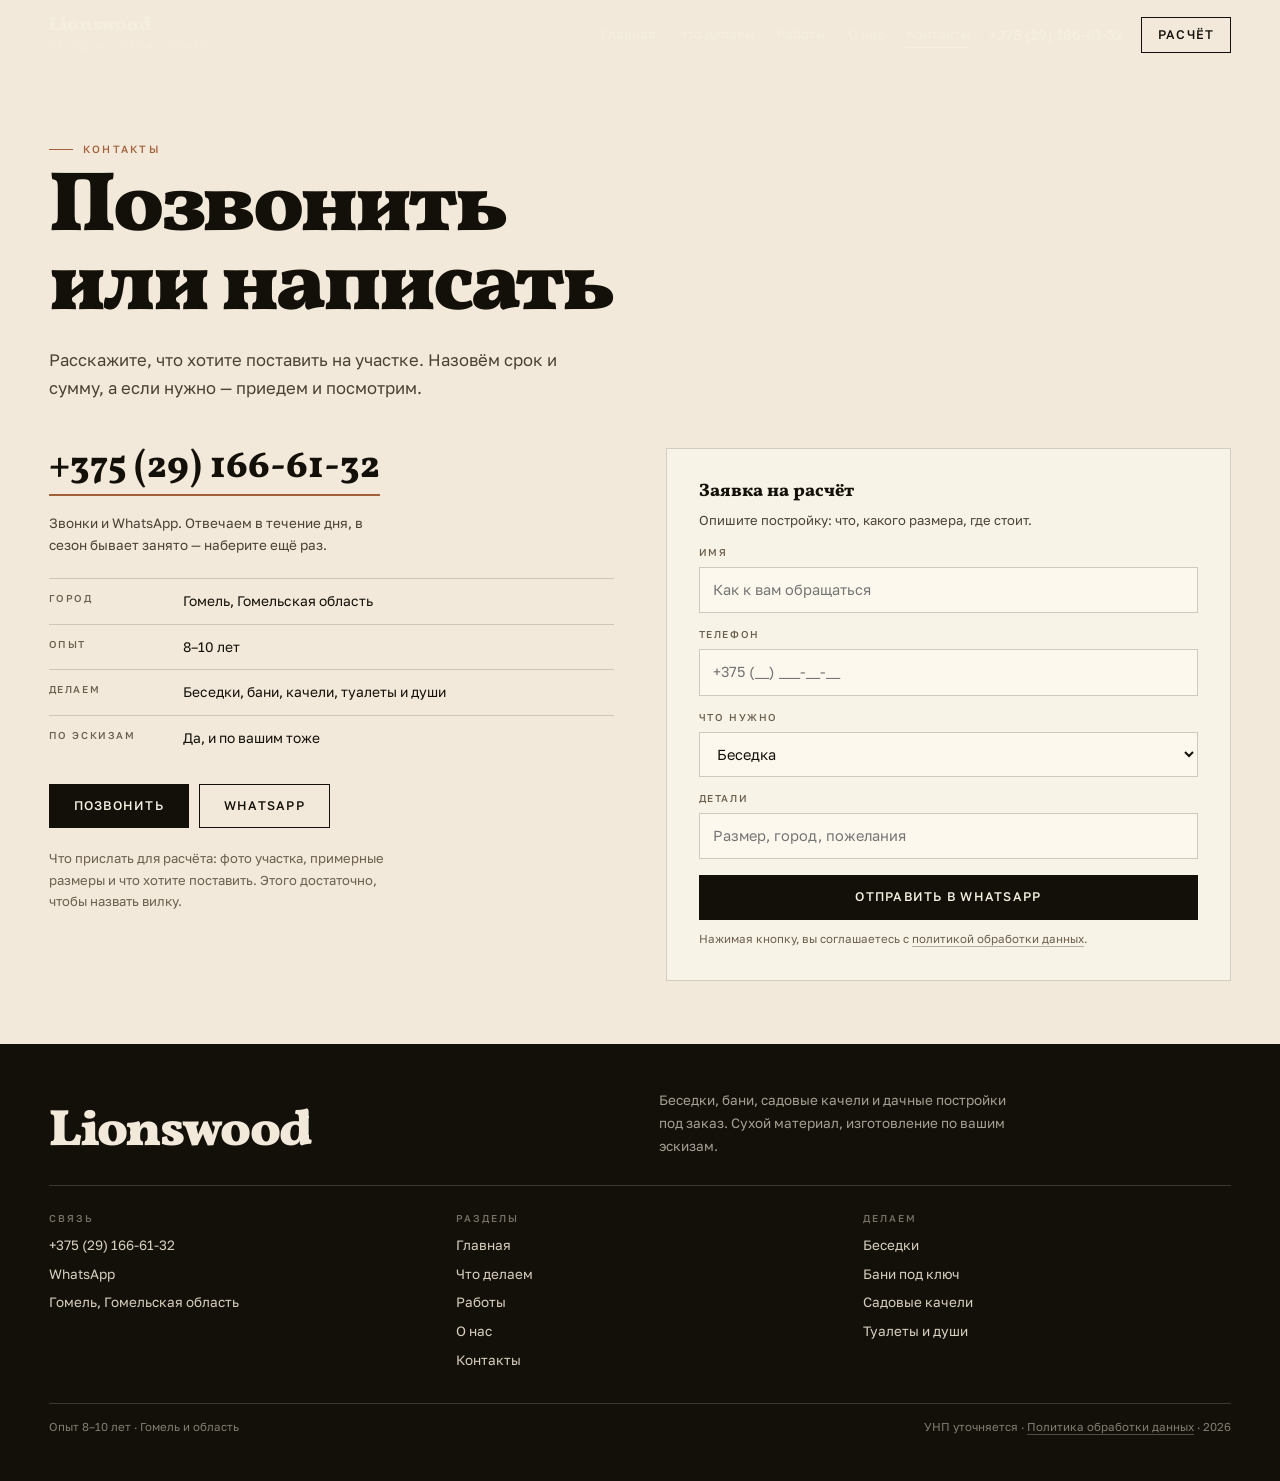
==== kontakty.html @ c6900e60 "Lionswood: беседки и бани в Гомеле, сценарная прокрутка" ====
<!DOCTYPE html>
<html lang="ru">
<head>
<meta charset="utf-8">
<meta name="viewport" content="width=device-width, initial-scale=1">
<title>Контакты — Lionswood, беседки под заказ | +375 (29) 166-61-32</title>
<meta name="description" content="Телефон и WhatsApp Lionswood, Гомель и Гомельская область. Заявка на расчёт беседки, бани или дачной постройки.">
<link rel="canonical" href="https://romjjjke.github.io/lionswood/kontakty.html">
<meta property="og:type" content="website">
<meta property="og:title" content="Контакты — Lionswood, беседки под заказ | +375 (29) 166-61-32">
<meta property="og:description" content="Телефон и WhatsApp Lionswood, Гомель и Гомельская область. Заявка на расчёт беседки, бани или дачной постройки.">
<meta property="og:image" content="https://romjjjke.github.io/lionswood/assets/img/hero.jpg">
<meta name="theme-color" content="#131009">
<link rel="icon" href="favicon.svg" type="image/svg+xml">
<style>[hidden]{display:none!important}
*{box-sizing:border-box}
html{-webkit-text-size-adjust:100%;scroll-behavior:smooth;overflow-x:hidden}
body{margin:0;background:#F2E9DA;color:#131009;font:400 16.5px/1.62 "Golos Text",Arial,sans-serif;overflow-x:hidden}
img{display:block;max-width:100%;height:auto}
a{color:inherit;text-decoration:none}
h1,h2,h3,p,ul,ol,figure,dl,dd,table,blockquote{margin:0}
ul,ol{padding:0;list-style:none}
button{font:inherit;color:inherit;cursor:pointer}
.wrap{padding-inline:clamp(16px,3.8vw,56px);max-width:1560px;margin:0 auto}
.hd{position:fixed;top:0;left:0;right:0;z-index:80;transition:background .35s ease,box-shadow .35s ease,backdrop-filter .35s}
.hd__in{display:flex;align-items:center;gap:18px;padding:16px clamp(16px,3.8vw,56px);transition:padding .35s ease}
.hd .logo,.hd .nav a,.hd .hd__tel{color:#F5EEDF}
.hd.is-stuck{background:rgba(242,233,218,.94);backdrop-filter:blur(14px);box-shadow:0 1px 0 rgba(19,16,9,.14)}
.hd.is-stuck .logo,.hd.is-stuck .nav a,.hd.is-stuck .hd__tel{color:#131009}
.hd.is-stuck .hd__in{padding-block:10px}
.logo{font:900 19px/1 "Vollkorn",Georgia,serif;letter-spacing:-.01em;margin-right:auto}
.logo i{display:block;font:400 9px/1.6 "Golos Text",sans-serif;letter-spacing:.22em;text-transform:uppercase;font-style:normal;opacity:.72;margin-top:5px}
.nav{display:flex;gap:clamp(12px,1.7vw,26px)}
.nav a{font:400 13.5px/1 "Golos Text",sans-serif;position:relative;padding:6px 0}
.nav a::after{content:"";position:absolute;left:0;right:100%;bottom:0;height:1px;background:currentColor;transition:right .3s}
.nav a:hover::after,.nav a[aria-current]::after{right:0}
.hd__tel{font:600 14px/1 "Golos Text",sans-serif;white-space:nowrap}
.burger{display:none;width:42px;height:42px;border:1px solid currentColor;background:transparent;color:inherit;align-items:center;justify-content:center;flex-direction:column;gap:5px;border-radius:0}
.burger span{display:block;width:18px;height:1.5px;background:currentColor}
.btn{display:inline-flex;align-items:center;justify-content:center;gap:9px;padding:15px 24px;border:1px solid #131009;background:#131009;color:#F7F1E4;font:500 12.5px/1 "Golos Text",sans-serif;letter-spacing:.1em;text-transform:uppercase;transition:background .25s,color .25s,border-color .25s}
.btn:hover{background:#A2603A;border-color:#A2603A;color:#fff}
.btn--ghost{background:transparent;color:inherit;border-color:currentColor}
.btn--ghost:hover{background:#F7F1E4;color:#131009;border-color:#F7F1E4}
.drawer{position:fixed;inset:0;z-index:200;background:rgba(14,11,7,.62);display:flex;justify-content:flex-end;backdrop-filter:blur(3px)}
.drawer__in{width:min(400px,90vw);height:100%;background:#F2E9DA;padding:22px;display:flex;flex-direction:column;gap:14px;overflow-y:auto}
.drawer__x{align-self:flex-end;width:40px;height:40px;border:1px solid rgba(19,16,9,.3);background:transparent;font:300 22px/1 "Golos Text",sans-serif}
.drawer__nav{display:grid;margin-top:8px}
.drawer__nav a{padding:14px 0;border-bottom:1px solid rgba(19,16,9,.16);font:800 22px/1.1 "Vollkorn",Georgia,serif}
.drawer__foot{margin-top:auto;font-size:12px;color:#5F5647}
.mobar{display:none}
body.is-locked{overflow:hidden}
@media (max-width:1020px){.nav{display:none}.hd__tel{display:none}.burger{display:flex}}
@media (max-width:760px){
  .mobar{display:grid;grid-template-columns:1fr 1fr;gap:8px;position:fixed;left:0;right:0;bottom:0;z-index:120;padding:8px;background:rgba(242,233,218,.97);border-top:1px solid rgba(19,16,9,.16)}
  .mobar .btn{padding:15px 8px;font-size:11.5px}
  body{padding-bottom:66px}
}
</style>
<link rel="preconnect" href="https://fonts.googleapis.com">
<link rel="preconnect" href="https://fonts.gstatic.com" crossorigin>
<link rel="stylesheet" href="https://fonts.googleapis.com/css2?family=Vollkorn:wght@600;700;800;900&family=Golos+Text:wght@400;500;600&display=swap">
<link rel="stylesheet" href="assets/css/style.v1.css">
<script type="application/ld+json">{"@context": "https://schema.org", "@type": "LocalBusiness", "name": "Lionswood — беседки и бани под заказ", "description": "Изготовление беседок, садовых качелей, бань, дачных туалетов и душевых под заказ по эскизам заказчика.", "url": "https://romjjjke.github.io/lionswood/", "telephone": "+375 (29) 166-61-32", "areaServed": "Гомель и Гомельская область", "address": {"@type": "PostalAddress", "addressLocality": "Гомель", "addressRegion": "Гомельская область", "addressCountry": "BY"}}</script>
</head>
<body class="inner">
<header class="hd" id="hd">
  <div class="hd__in">
    <a class="logo" href="index.html">Lionswood<i>беседки и бани · Гомель</i></a>
    <nav class="nav" aria-label="Разделы"><a href="index.html">Главная</a><a href="uslugi.html">Что делаем</a><a href="raboty.html">Работы</a><a href="o-kompanii.html">О нас</a><a href="kontakty.html" aria-current="page">Контакты</a></nav>
    <a class="hd__tel" href="tel:+375291666132">+375 (29) 166-61-32</a>
    <a class="btn btn--ghost" href="kontakty.html" style="padding:11px 16px">Расчёт</a>
    <button class="burger" id="burger" type="button" aria-expanded="false" aria-controls="drawer" aria-label="Открыть меню"><span></span><span></span><span></span></button>
  </div>
</header>
<section class="ph">
  <div class="wrap">
    <p class="kick">Контакты</p>
    <h1 class="ph__h">Позвонить<br>или написать</h1>
    <p class="ph__lead">Расскажите, что хотите поставить на участке. Назовём срок и сумму, а если нужно — приедем и посмотрим.</p>
  </div>
</section><section class="contact"><div class="wrap contact__grid">
  <div>
    <a class="contact__tel" href="tel:+375291666132">+375 (29) 166-61-32</a>
    <p class="contact__note">Звонки и WhatsApp. Отвечаем в течение дня, в сезон бывает занято — наберите ещё раз.</p>
    <dl class="defs">
      <div><dt>Город</dt><dd>Гомель, Гомельская область</dd></div>
      <div><dt>Опыт</dt><dd>8–10 лет</dd></div>
      <div><dt>Делаем</dt><dd>Беседки, бани, качели, туалеты и души</dd></div>
      <div><dt>По эскизам</dt><dd>Да, и по вашим тоже</dd></div>
    </dl>
    <div class="contact__act"><a class="btn" href="tel:+375291666132">Позвонить</a><a class="btn btn--ghost" href="https://wa.me/375291666132" style="border-color:#131009">WhatsApp</a></div>
    <p class="contact__what">Что прислать для расчёта: фото участка, примерные размеры и что хотите поставить. Этого достаточно, чтобы назвать вилку.</p>
  </div>
  <form class="form" id="lead-form" novalidate>
    <p class="form__t">Заявка на расчёт</p>
    <p class="form__n">Опишите постройку: что, какого размера, где стоит.</p>
    <div class="form__row"><label for="f-name">Имя</label><input id="f-name" type="text" autocomplete="name" placeholder="Как к вам обращаться"></div>
    <div class="form__row"><label for="f-phone">Телефон</label><input id="f-phone" type="tel" autocomplete="tel" placeholder="+375 (__) ___-__-__"></div>
    <div class="form__row"><label for="f-what">Что нужно</label><select id="f-what">
      <option>Беседка</option><option>Баня под ключ</option><option>Садовые качели</option>
      <option>Туалет или душ</option><option>По своему эскизу</option><option>Другое</option></select></div>
    <div class="form__row"><label for="f-note">Детали</label><input id="f-note" type="text" placeholder="Размер, город, пожелания"></div>
    <button class="btn form__btn" type="submit">Отправить в WhatsApp</button>
    <p class="form__fine">Нажимая кнопку, вы соглашаетесь с <a href="politika.html">политикой обработки данных</a>.</p>
    <div class="form__ok" id="form-ok"></div>
  </form>
</div></section><footer class="ft">
  <div class="wrap">
    <div class="ft__top">
      <p class="ft__brand">Lionswood</p>
      <p class="ft__lead">Беседки, бани, садовые качели и дачные постройки под заказ. Сухой материал, изготовление по вашим эскизам.</p>
    </div>
    <div class="ft__grid">
      <div>
        <p class="ft__lbl">Связь</p>
        <ul class="ft__list"><li><a href="tel:+375291666132">+375 (29) 166-61-32</a></li><li><a href="https://wa.me/375291666132">WhatsApp</a></li><li>Гомель, Гомельская область</li></ul>
      </div>
      <div>
        <p class="ft__lbl">Разделы</p>
        <ul class="ft__list"><li><a href="index.html">Главная</a></li><li><a href="uslugi.html">Что делаем</a></li><li><a href="raboty.html">Работы</a></li><li><a href="o-kompanii.html">О нас</a></li><li><a href="kontakty.html">Контакты</a></li></ul>
      </div>
      <div>
        <p class="ft__lbl">Делаем</p>
        <ul class="ft__list"><li>Беседки</li><li>Бани под ключ</li><li>Садовые качели</li><li>Туалеты и души</li></ul>
      </div>
    </div>
    <div class="ft__bot">
      <span>Опыт 8–10 лет · Гомель и область</span>
      <span>УНП уточняется · <a href="politika.html">Политика обработки данных</a> · <span id="year">2026</span></span>
    </div>
  </div>
</footer>
<div class="mobar">
  <a class="btn" href="tel:+375291666132">Позвонить</a>
  <a class="btn btn--ghost" href="https://wa.me/375291666132" style="border-color:#131009">WhatsApp</a>
</div>
<div class="drawer" id="drawer" hidden>
  <div class="drawer__in">
    <button class="drawer__x" id="drawer-x" type="button" aria-label="Закрыть меню">×</button>
    <nav class="drawer__nav" aria-label="Мобильное меню"><a href="index.html">Главная</a><a href="uslugi.html">Что делаем</a><a href="raboty.html">Работы</a><a href="o-kompanii.html">О нас</a><a href="kontakty.html">Контакты</a><a href="politika.html">Политика</a></nav>
    <a class="btn" href="tel:+375291666132">+375 (29) 166-61-32</a>
    <a class="btn btn--ghost" href="https://wa.me/375291666132" style="border-color:#131009">WhatsApp</a>
    <p class="drawer__foot">Гомель и Гомельская область<br>Беседки, бани, качели, дачные постройки</p>
  </div>
</div>
<script src="assets/js/main.v1.js" defer></script></body></html>
---- assets/css/style.v1.css ----
/* Lionswood: тёплое дерево, крупная антиква, сценарная прокрутка */
:root{
  --ink:#131009; --ink2:#1B150E; --paper:#F2E9DA; --paper2:#E7DBC6;
  --cedar:#A2603A; --gold:#C79A5B; --moss:#3F4A38; --body:#4A4235;
  --line:rgba(19,16,9,.16); --cream:#F7F1E4;
}
.wrap{padding-inline:clamp(16px,3.8vw,56px);max-width:1560px;margin:0 auto}
.kick{display:flex;align-items:center;gap:10px;font:500 10.5px/1 "Golos Text",sans-serif;letter-spacing:.22em;text-transform:uppercase;color:var(--cedar)}
.kick::before{content:"";width:24px;height:1px;background:currentColor}
.kick--inv{color:var(--gold)}
.h2{font:800 clamp(1.7rem,3.4vw,3.1rem)/1.03 "Vollkorn",Georgia,serif;letter-spacing:-.015em}
.h2--inv{color:var(--paper)}
.link{display:inline-flex;align-items:center;gap:8px;font:500 12px/1 "Golos Text",sans-serif;letter-spacing:.1em;text-transform:uppercase;padding-bottom:5px;border-bottom:1px solid var(--cedar)}
.link i{font-style:normal;transition:transform .3s}
.link:hover i{transform:translateX(4px)}
.rv{opacity:0;transform:translateY(26px);transition:opacity .85s cubic-bezier(.2,.7,.2,1),transform .85s cubic-bezier(.2,.7,.2,1);transition-delay:var(--d,0s)}
.rv.is-in{opacity:1;transform:none}

/* ---------- герой ---------- */
.hero{position:relative;min-height:100svh;overflow:hidden;background:#0D0A06;display:flex;align-items:flex-end}
.hero__bg{position:absolute;left:0;right:0;top:-12%;height:124%;will-change:transform}
.hero__bg img{width:100%;height:100%;object-fit:cover;object-position:55% 55%}
.hero__veil{position:absolute;inset:0;background:radial-gradient(120% 90% at 70% 10%,rgba(9,7,4,.18) 0%,rgba(9,7,4,.62) 55%,rgba(9,7,4,.9) 100%),linear-gradient(to top,rgba(9,7,4,.92) 0%,rgba(9,7,4,.25) 45%,rgba(9,7,4,.35) 100%)}
.hero__in{position:relative;width:100%;padding-block:clamp(90px,12vh,140px) clamp(28px,5vh,56px);color:var(--cream)}
.hero__kick{display:flex;flex-wrap:wrap;gap:10px 26px;font:500 10.5px/1 "Golos Text",sans-serif;letter-spacing:.2em;text-transform:uppercase;color:rgba(247,241,228,.7)}
.hero__kick span{position:relative;padding-left:16px}
.hero__kick span::before{content:"";position:absolute;left:0;top:.45em;width:7px;height:1px;background:var(--gold)}
.hero__h1{margin-top:clamp(16px,2.6vh,28px);font:900 clamp(2.9rem,8.4vw,7.4rem)/.92 "Vollkorn",Georgia,serif;letter-spacing:-.035em}
.hero__h1 .ln{display:block;overflow:hidden;padding-bottom:.06em}
.hero__h1 .ln>span{display:block;transform:translateY(112%);animation:heroLine 1.05s cubic-bezier(.16,1,.3,1) forwards}
.hero__h1 .ln:nth-child(2)>span{animation-delay:.12s}
.hero__h1 .ln:nth-child(3)>span{animation-delay:.24s}
.hero__h1 em{font-style:italic;color:var(--gold)}
@keyframes heroLine{to{transform:translateY(0)}}
.hero__lead{margin-top:clamp(18px,2.6vh,30px);max-width:46ch;font-size:clamp(14.5px,1.25vw,17px);line-height:1.6;color:rgba(247,241,228,.82);opacity:0;animation:heroUp 1s cubic-bezier(.16,1,.3,1) .45s forwards}
.hero__cta{display:flex;flex-wrap:wrap;gap:12px;margin-top:clamp(20px,3vh,34px);opacity:0;animation:heroUp 1s cubic-bezier(.16,1,.3,1) .58s forwards}
.hero__cta .btn{background:var(--paper);color:var(--ink);border-color:var(--paper)}
.hero__cta .btn:hover{background:var(--gold);border-color:var(--gold);color:var(--ink)}
.hero__cta .btn--ghost{background:transparent;color:var(--cream);border-color:rgba(247,241,228,.5)}
.hero__cta .btn--ghost:hover{background:var(--cream);color:var(--ink)}
@keyframes heroUp{from{opacity:0;transform:translateY(18px)}to{opacity:1;transform:none}}
.hero__cue{position:absolute;right:clamp(16px,3.8vw,56px);bottom:clamp(28px,5vh,56px);display:flex;align-items:center;gap:10px;font:500 10px/1 "Golos Text",sans-serif;letter-spacing:.2em;text-transform:uppercase;color:rgba(247,241,228,.6)}
.hero__cue i{display:block;width:1px;height:38px;background:linear-gradient(to bottom,transparent,var(--gold));animation:cue 2.2s ease-in-out infinite}
@keyframes cue{0%,100%{transform:scaleY(.4);opacity:.5}50%{transform:scaleY(1);opacity:1}}

/* ---------- бегущая строка ---------- */
.mq{background:var(--cedar);color:var(--paper);overflow:hidden;padding:13px 0}
.mq__row{display:flex;gap:0;width:max-content;animation:mq 26s linear infinite}
.mq__row span{display:inline-flex;align-items:center;gap:26px;padding-right:26px;font:500 12px/1 "Golos Text",sans-serif;letter-spacing:.22em;text-transform:uppercase;white-space:nowrap}
.mq__row i{font-style:normal;opacity:.6}
@keyframes mq{to{transform:translateX(-50%)}}
@media (prefers-reduced-motion:reduce){.mq__row{animation:none}}

/* ---------- манифест ---------- */
.mani{padding-block:clamp(56px,10vh,140px)}
.mani__t{font:700 clamp(1.55rem,3.6vw,3.2rem)/1.22 "Vollkorn",Georgia,serif;letter-spacing:-.02em;max-width:26ch}
.mani__t em{font-style:italic;color:var(--cedar)}
.mani__cols{display:grid;grid-template-columns:repeat(2,minmax(0,1fr));gap:clamp(18px,4vw,72px);margin-top:clamp(28px,5vh,64px);max-width:1100px}
.mani__cols p{font-size:clamp(14.5px,1.15vw,16.5px);line-height:1.72;color:var(--body)}
.mani__cols p:first-child{margin-left:auto}

/* ---------- горизонтальная витрина ---------- */
.rail{position:relative;background:var(--ink);color:var(--paper)}
.rail__stick{position:sticky;top:0;height:100vh;display:flex;flex-direction:column;justify-content:center;gap:clamp(12px,2.4vh,26px);overflow:hidden}
.rail__top{display:flex;justify-content:space-between;align-items:baseline;padding-block:clamp(10px,2vh,22px) 0}
.rail__top .kick{color:var(--gold)}
.rail__hint{font:400 11px/1 "Golos Text",sans-serif;letter-spacing:.16em;text-transform:uppercase;color:rgba(242,233,218,.45)}
.rail__hint i{font-style:normal;color:var(--gold)}
.rail__vp{overflow:hidden}
.rail__track{display:flex;gap:clamp(14px,2vw,32px);padding-inline:clamp(16px,3.8vw,56px);will-change:transform}
.pnl{flex:0 0 min(78vw,940px);display:grid;grid-template-columns:1.06fr .94fr;align-items:stretch;background:var(--ink2);border:1px solid rgba(242,233,218,.14)}
.pnl__pic{overflow:hidden}
.pnl__pic img{width:100%;height:clamp(240px,48vh,480px);object-fit:cover;transition:transform 1.2s cubic-bezier(.16,1,.3,1)}
.pnl:hover .pnl__pic img{transform:scale(1.05)}
.pnl__txt{padding:clamp(18px,2.4vw,38px);display:flex;flex-direction:column;gap:12px;justify-content:center}
.pnl__n{font:800 13px/1 "Vollkorn",Georgia,serif;color:var(--gold);letter-spacing:.1em}
.pnl__h{font:800 clamp(1.5rem,2.6vw,2.5rem)/1.03 "Vollkorn",Georgia,serif;letter-spacing:-.02em}
.pnl__d{font-size:14px;line-height:1.65;color:rgba(242,233,218,.74);max-width:34ch}
.pnl__s{font:500 11px/1 "Golos Text",sans-serif;letter-spacing:.14em;text-transform:uppercase;color:rgba(242,233,218,.45)}
.pnl__l{margin-top:6px;display:inline-flex;align-items:center;gap:8px;font:500 12px/1 "Golos Text",sans-serif;letter-spacing:.1em;text-transform:uppercase;color:var(--paper);padding-bottom:5px;border-bottom:1px solid rgba(242,233,218,.3)}
.pnl__l i{font-style:normal;color:var(--gold);transition:transform .3s}
.pnl__l:hover i{transform:translateX(4px)}
.rail__bar{margin:0 clamp(16px,3.8vw,56px) clamp(12px,2.4vh,26px);height:1px;background:rgba(242,233,218,.16)}
.rail__bar span{display:block;height:1px;width:0;background:var(--gold)}

/* ---------- конструктор ---------- */
.kst{padding-block:clamp(56px,9vh,120px);background:var(--paper2)}
.kst__head{max-width:32ch}
.kst__lead{margin-top:16px;font-size:15px;line-height:1.7;color:var(--body);max-width:46ch}
.kst__body{display:grid;grid-template-columns:1.05fr .95fr;gap:clamp(20px,3.4vw,52px);margin-top:clamp(26px,4vh,48px);align-items:start}
.kst__draw{position:sticky;top:90px}
.plan{width:100%;height:auto;display:block;background:#F8F3E7;border:1px solid var(--line)}
.kst__cap{margin-top:10px;font:400 11.5px/1.5 "Golos Text",sans-serif;letter-spacing:.06em;text-transform:uppercase;color:#6B5F4D}
.kg{border:0;padding:0;margin:0 0 18px}
.kg legend{padding:0;font:500 10.5px/1 "Golos Text",sans-serif;letter-spacing:.18em;text-transform:uppercase;color:#6B5F4D;margin-bottom:9px}
.kg__opts{display:flex;flex-wrap:wrap;gap:7px}
.opt{padding:10px 14px;border:1px solid rgba(19,16,9,.24);background:transparent;font:400 13px/1 "Golos Text",sans-serif;transition:background .2s,color .2s,border-color .2s}
.opt:hover{border-color:var(--cedar);color:var(--cedar)}
.opt.is-on{background:var(--ink);border-color:var(--ink);color:var(--paper)}
.opt:focus-visible{outline:2px solid var(--cedar);outline-offset:2px}
.kst__out{margin-top:22px;padding-top:20px;border-top:1px solid var(--line);display:grid;gap:14px}
.kst__sum{font:600 clamp(1rem,1.5vw,1.25rem)/1.4 "Vollkorn",Georgia,serif}
.kst__out .btn{justify-self:start}
.kst__tel{font:600 13px/1 "Golos Text",sans-serif;border-bottom:1px solid var(--cedar);justify-self:start;padding-bottom:3px}

/* ---------- материал ---------- */
.mat{padding-block:clamp(56px,9vh,130px)}
.mat__grid{display:grid;grid-template-columns:1.02fr .98fr;gap:clamp(22px,4vw,72px);align-items:center}
.mat__fig{overflow:hidden}
.mat__fig img{width:100%;aspect-ratio:4/3.35;object-fit:cover;will-change:transform}
.mat__facts{margin-top:clamp(18px,3vh,30px);display:grid;gap:clamp(14px,2vh,20px)}
.mat__facts li{display:grid;gap:5px;padding-top:14px;border-top:1px solid var(--line)}
.mat__facts b{font:700 clamp(1rem,1.2vw,1.15rem)/1.3 "Vollkorn",Georgia,serif}
.mat__facts span{font-size:14px;line-height:1.66;color:var(--body);max-width:52ch}
.mat__note{margin-top:22px;font:600 13.5px/1.6 "Golos Text",sans-serif;color:var(--cedar);max-width:46ch}

/* ---------- процесс ---------- */
.proc{background:var(--ink);color:var(--paper);padding-block:clamp(56px,9vh,120px)}
.proc__head{display:grid;gap:12px;margin-bottom:clamp(26px,4vh,52px)}
.proc__list{display:grid;grid-template-columns:repeat(4,minmax(0,1fr));gap:clamp(14px,2.4vw,36px)}
.stp{display:grid;gap:9px;border-top:1px solid rgba(242,233,218,.22);padding-top:16px}
.stp__n{font:800 12px/1 "Vollkorn",Georgia,serif;color:var(--gold);letter-spacing:.08em}
.stp__t{font:700 clamp(1.05rem,1.5vw,1.35rem)/1.2 "Vollkorn",Georgia,serif}
.stp__d{font-size:13px;line-height:1.62;color:rgba(242,233,218,.66)}

/* ---------- работы ---------- */
.works{padding-block:clamp(56px,9vh,130px)}
.works__head{display:grid;gap:12px;max-width:44ch;margin-bottom:clamp(24px,4vh,48px)}
.works__grid{display:grid;grid-template-columns:repeat(12,1fr);gap:clamp(10px,1.6vw,24px)}
.wk{margin:0;overflow:hidden}
.wk--a{grid-column:span 7}
.wk--b{grid-column:span 5}
.wk--c{grid-column:span 5}
.wk--d{grid-column:span 7}
.wk img{width:100%;height:100%;object-fit:cover;aspect-ratio:4/3;will-change:transform;transition:transform 1s cubic-bezier(.16,1,.3,1)}
.wk--a img,.wk--d img{aspect-ratio:16/11}
.wk figcaption{padding-top:10px;display:grid;gap:2px}
.wk b{font:700 14px/1.3 "Vollkorn",Georgia,serif}
.wk span{font-size:12.5px;color:var(--body)}

/* ---------- FAQ ---------- */
.faq{padding-block:clamp(50px,8vh,110px);background:var(--paper2)}
.faq__grid{display:grid;grid-template-columns:.85fr 1.15fr;gap:clamp(20px,4vw,64px);align-items:start}
.faq__note{margin-top:14px;font-size:14px;line-height:1.65;color:var(--body);max-width:34ch}
.faq__side .btn{margin-top:20px}
.qa{border-bottom:1px solid var(--line)}
.qa summary{cursor:pointer;list-style:none;padding:17px 0;font:600 15.5px/1.4 "Golos Text",sans-serif;display:flex;justify-content:space-between;gap:16px}
.qa summary::-webkit-details-marker{display:none}
.qa summary::after{content:"+";color:var(--cedar);font-weight:400;font-size:20px;line-height:1}
.qa[open] summary::after{content:"–"}
.qa p{padding-bottom:16px;font-size:14px;line-height:1.7;color:var(--body);max-width:62ch}

/* ---------- финальный блок ---------- */
.end{background:var(--ink);color:var(--paper);padding-block:clamp(48px,8vh,108px)}
.end__in{display:grid;grid-template-columns:1.35fr .65fr;gap:clamp(20px,3vw,50px);align-items:end}
.end__h{font:800 clamp(1.6rem,3.6vw,3.2rem)/1.05 "Vollkorn",Georgia,serif;letter-spacing:-.02em;margin-top:12px}
.end__p{margin-top:14px;font-size:14.5px;line-height:1.7;color:rgba(242,233,218,.7);max-width:48ch}
.end__cta{display:flex;flex-direction:column;gap:10px;align-items:stretch}
.end__cta .btn{width:100%}

/* ---------- внутренние ---------- */
.ph{padding-block:clamp(108px,16vh,190px) clamp(30px,5vh,64px)}
.ph__h{margin-top:14px;font:900 clamp(2.2rem,6.6vw,5.4rem)/.94 "Vollkorn",Georgia,serif;letter-spacing:-.035em}
.ph__lead{margin-top:20px;max-width:56ch;font-size:clamp(14.5px,1.3vw,17px);line-height:1.66;color:var(--body)}
.cats{padding-bottom:clamp(40px,7vh,90px)}
.cat{display:grid;grid-template-columns:1fr 1fr;gap:clamp(20px,4vw,64px);align-items:center;padding-block:clamp(30px,5vh,64px);border-top:1px solid var(--line)}
.cat:first-child{border-top:0;padding-top:0}
.cat--rev .cat__fig{order:2}
.cat__fig img{width:100%;aspect-ratio:4/3;object-fit:cover}
.cat__n{font:800 12px/1 "Vollkorn",Georgia,serif;color:var(--cedar);letter-spacing:.1em}
.cat__h{margin-top:8px;font:800 clamp(1.5rem,3vw,2.5rem)/1.05 "Vollkorn",Georgia,serif;letter-spacing:-.02em}
.cat__d{margin-top:12px;font-size:14.5px;line-height:1.7;color:var(--body)}
.cat__note{margin-top:14px;font-size:13px;line-height:1.6;color:#6B5F4D}
.cat__body .btn{margin-top:18px}
.ul{margin-top:14px;display:grid;gap:8px}
.ul li{position:relative;padding-left:20px;font-size:14px;color:var(--body)}
.ul li::before{content:"";position:absolute;left:0;top:.62em;width:10px;height:1px;background:var(--cedar)}
.galwrap{padding-block:0 clamp(40px,7vh,90px)}
.gal2{display:grid;grid-template-columns:repeat(3,1fr);gap:clamp(10px,1.6vw,24px)}
.gi{margin:0;overflow:hidden}
.gi img{width:100%;aspect-ratio:4/3;object-fit:cover;will-change:transform}
.gi figcaption{padding-top:9px;display:grid;gap:2px}
.gi b{font:700 14px/1.3 "Vollkorn",Georgia,serif}
.gi span{font-size:12.5px;color:var(--body)}
.about{padding-block:0 clamp(30px,6vh,70px)}
.about__grid{display:grid;grid-template-columns:1fr 1fr;gap:clamp(22px,4vw,70px);align-items:center}
.about__fig img{width:100%;aspect-ratio:4/3.4;object-fit:cover}
.about__p{font-size:14.5px;line-height:1.72;color:var(--body);margin-bottom:14px}
.nums{display:grid;grid-template-columns:repeat(4,minmax(0,1fr));gap:clamp(14px,2.4vw,36px);margin-top:clamp(30px,5vh,60px);border-top:1px solid var(--line);padding-top:clamp(18px,3vh,30px)}
.nm b{display:block;font:800 clamp(1.5rem,3vw,2.4rem)/1 "Vollkorn",Georgia,serif;color:var(--cedar)}
.nm span{display:block;margin-top:8px;font-size:12.5px;line-height:1.5;color:var(--body)}
.prin{padding-block:clamp(40px,7vh,90px)}
.prin__list{margin-top:clamp(20px,3vh,34px);display:grid;grid-template-columns:repeat(2,minmax(0,1fr));gap:clamp(16px,2.6vw,40px)}
.prin__list li{display:grid;gap:6px;border-top:1px solid var(--line);padding-top:14px}
.prin__list b{font:700 1.05rem/1.3 "Vollkorn",Georgia,serif}
.prin__list span{font-size:13.5px;line-height:1.66;color:var(--body)}
.contact{padding-block:0 clamp(40px,7vh,90px)}
.contact__grid{display:grid;grid-template-columns:1fr 1fr;gap:clamp(24px,4vw,68px);align-items:start}
.contact__tel{display:inline-block;font:800 clamp(1.5rem,3.2vw,2.4rem)/1 "Vollkorn",Georgia,serif;border-bottom:2px solid var(--cedar);padding-bottom:8px}
.contact__note{margin-top:16px;font-size:13.5px;line-height:1.65;color:var(--body);max-width:40ch}
.defs{margin-top:22px}
.defs div{display:grid;grid-template-columns:120px 1fr;gap:14px;padding:11px 0;border-top:1px solid var(--line)}
.defs dt{font:500 10px/1.7 "Golos Text",sans-serif;letter-spacing:.16em;text-transform:uppercase;color:#6B5F4D}
.defs dd{font-size:13.8px}
.contact__act{display:flex;gap:10px;flex-wrap:wrap;margin-top:24px}
.contact__what{margin-top:20px;font-size:13px;line-height:1.65;color:#6B5F4D;max-width:42ch}
.form{border:1px solid var(--line);background:#F8F3E7;padding:clamp(18px,2.6vw,32px)}
.form__t{font:800 18px/1.2 "Vollkorn",Georgia,serif}
.form__n{margin-top:8px;font-size:13px;color:var(--body)}
.form__row{margin-top:13px;display:grid;gap:6px}
.form label{font:500 10px/1.7 "Golos Text",sans-serif;letter-spacing:.16em;text-transform:uppercase;color:#6B5F4D}
.form input,.form select{width:100%;padding:12px 13px;border:1px solid rgba(19,16,9,.2);background:#FCF8EE;font:400 14.5px/1.4 "Golos Text",sans-serif;color:var(--ink);border-radius:0}
.form input:focus,.form select:focus{outline:2px solid var(--cedar);outline-offset:1px;border-color:var(--cedar)}
.form__btn{width:100%;margin-top:16px}
.form__fine{margin-top:10px;font-size:11.5px;line-height:1.6;color:#6B5F4D}
.form__fine a{border-bottom:1px solid rgba(19,16,9,.3)}
.form__ok{display:none;margin-top:12px;padding:12px;border:1px dashed var(--cedar);font-size:13px;line-height:1.5}
.form__ok.is-on{display:block}
.txt{padding-block:0 clamp(40px,7vh,90px);max-width:74ch}
.txt h2{font:800 19px/1.3 "Vollkorn",Georgia,serif;margin-top:26px}
.txt p{margin-top:10px;font-size:14.5px;line-height:1.75;color:var(--body)}
.txt .fine{margin-top:26px;font-size:12.5px;color:#6B5F4D}

/* ---------- подвал ---------- */
.ft{background:var(--ink);color:var(--paper);padding-block:clamp(36px,5vh,70px)}
.ft__top{display:grid;grid-template-columns:1fr 1fr;gap:clamp(16px,3vw,50px);align-items:end;padding-bottom:clamp(20px,3vh,34px);border-bottom:1px solid rgba(242,233,218,.18)}
.ft__brand{font:900 clamp(1.8rem,4vw,3.2rem)/1 "Vollkorn",Georgia,serif;letter-spacing:-.03em}
.ft__lead{font-size:13.5px;line-height:1.7;color:rgba(242,233,218,.66);max-width:44ch}
.ft__grid{display:grid;grid-template-columns:repeat(3,minmax(0,1fr));gap:clamp(16px,3vw,46px);padding-top:clamp(20px,3vh,34px)}
.ft__lbl{font:500 10px/1 "Golos Text",sans-serif;letter-spacing:.2em;text-transform:uppercase;color:rgba(242,233,218,.45)}
.ft__list{margin-top:12px;display:grid;gap:7px;font-size:13.5px;color:rgba(242,233,218,.88)}
.ft__list a:hover{color:var(--gold)}
.ft__bot{margin-top:clamp(24px,3.4vh,40px);padding-top:14px;border-top:1px solid rgba(242,233,218,.18);display:flex;justify-content:space-between;gap:14px;flex-wrap:wrap;font-size:11.5px;color:rgba(242,233,218,.5)}
.ft__bot a{border-bottom:1px solid rgba(242,233,218,.28)}

@media (max-width:1080px){
  .kst__body,.mat__grid,.about__grid,.contact__grid,.faq__grid,.cat,.mani__cols,.ft__top{grid-template-columns:1fr}
  .kst__draw{position:static}
  .proc__list{grid-template-columns:repeat(2,1fr)}
  .nums{grid-template-columns:repeat(2,1fr)}
  .end__in{grid-template-columns:1fr}
  .end__cta{flex-direction:row;flex-wrap:wrap}
  .end__cta .btn{width:auto}
  .cat--rev .cat__fig{order:0}
  .gal2{grid-template-columns:repeat(2,1fr)}
}
@media (max-width:900px){
  .rail{height:auto!important}
  .rail__stick{position:static;height:auto;padding-block:clamp(36px,6vh,60px)}
  .rail__vp{overflow:visible}
  .rail__track{display:grid;gap:14px;transform:none!important;padding-inline:clamp(16px,3.8vw,56px)}
  .pnl{flex:none;grid-template-columns:1fr}
  .pnl__pic img{height:clamp(200px,34vh,320px)}
  .rail__bar{display:none}
  .works__grid{grid-template-columns:1fr 1fr}
  .wk--a,.wk--b,.wk--c,.wk--d{grid-column:span 1}
  .wk img,.wk--a img,.wk--d img{aspect-ratio:4/3}
  .hero__cue{display:none}
  .hero{min-height:92svh}
}
@media (max-width:620px){
  .works__grid,.gal2,.prin__list,.nums,.proc__list{grid-template-columns:1fr}
  .ft__grid{grid-template-columns:1fr}
  .mani__cols p:first-child{margin-left:0}
  .hero__h1{letter-spacing:-.04em}
}
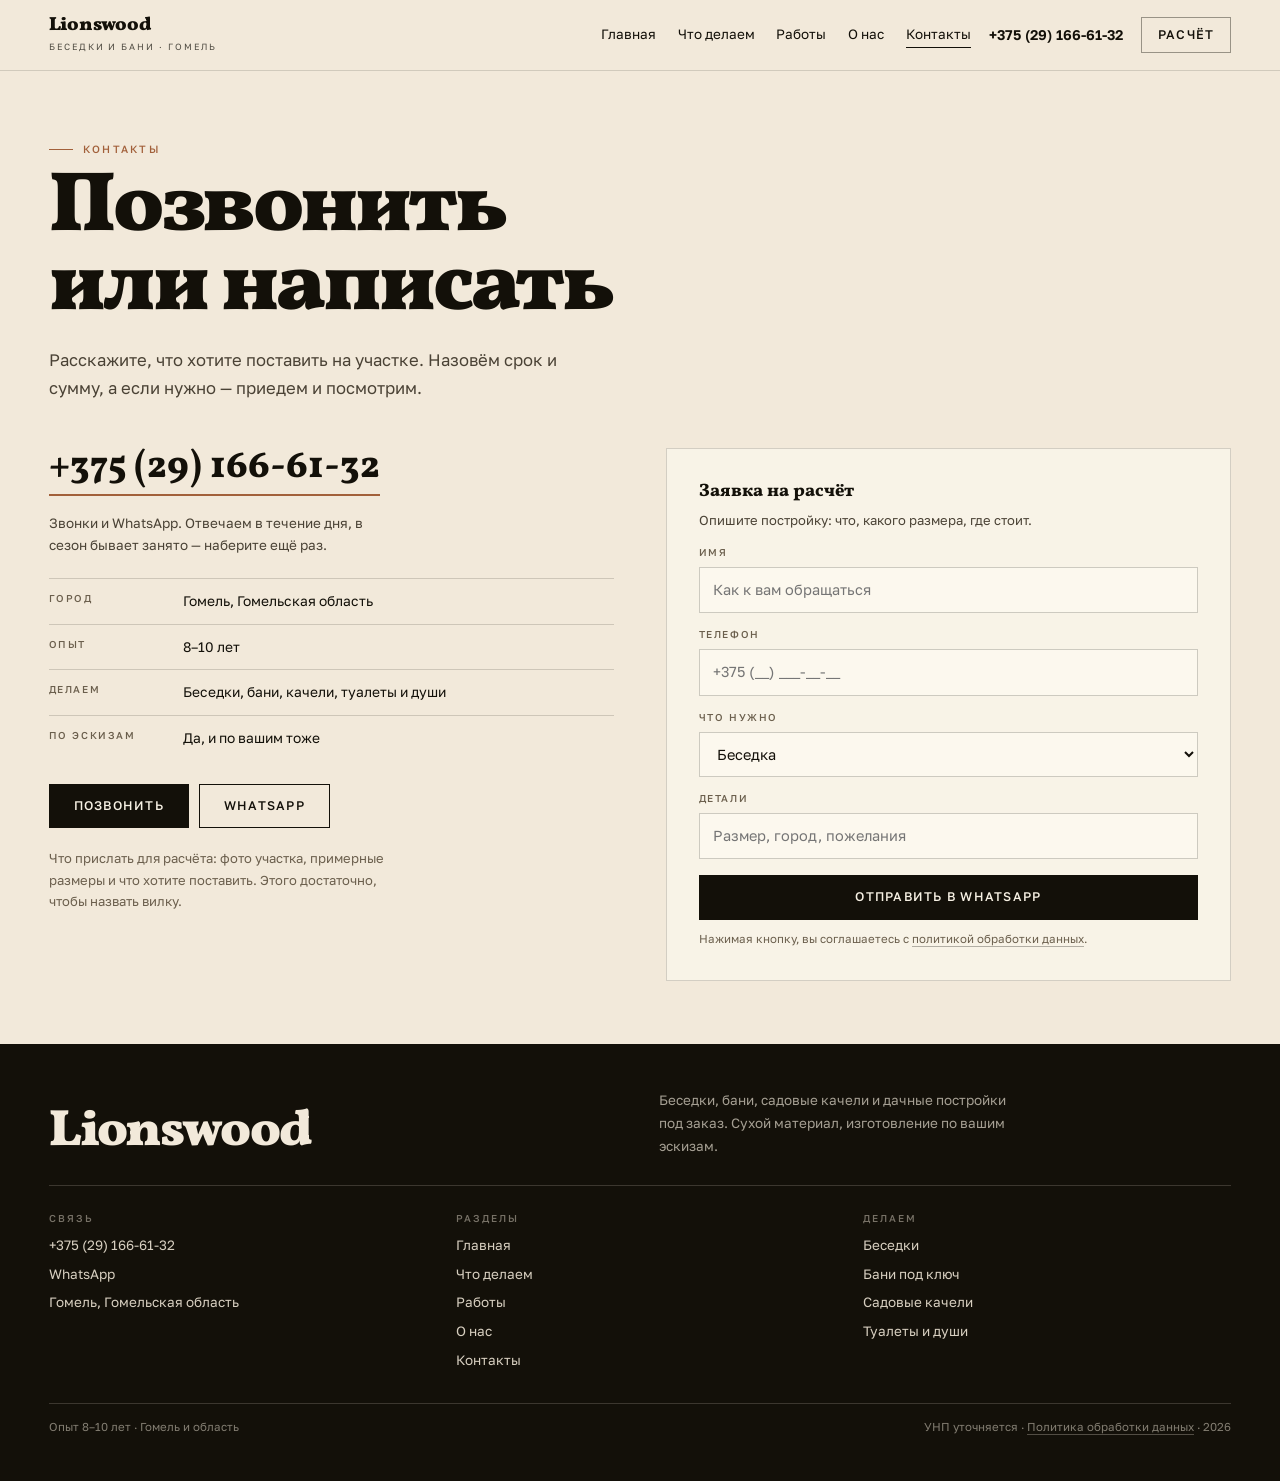
==== commit 5213f879: "Фикс: sticky-витрина (overflow-x:clip), видимая шапка на внутренних страницах, точный конец витрины" ====
--- a/kontakty.html
+++ b/kontakty.html
@@ -14,8 +14,8 @@
 <link rel="icon" href="favicon.svg" type="image/svg+xml">
 <style>[hidden]{display:none!important}
 *{box-sizing:border-box}
-html{-webkit-text-size-adjust:100%;scroll-behavior:smooth;overflow-x:hidden}
-body{margin:0;background:#F2E9DA;color:#131009;font:400 16.5px/1.62 "Golos Text",Arial,sans-serif;overflow-x:hidden}
+html{-webkit-text-size-adjust:100%;scroll-behavior:smooth;overflow-x:clip}
+body{margin:0;background:#F2E9DA;color:#131009;font:400 16.5px/1.62 "Golos Text",Arial,sans-serif}
 img{display:block;max-width:100%;height:auto}
 a{color:inherit;text-decoration:none}
 h1,h2,h3,p,ul,ol,figure,dl,dd,table,blockquote{margin:0}
@@ -25,7 +25,9 @@
 .hd{position:fixed;top:0;left:0;right:0;z-index:80;transition:background .35s ease,box-shadow .35s ease,backdrop-filter .35s}
 .hd__in{display:flex;align-items:center;gap:18px;padding:16px clamp(16px,3.8vw,56px);transition:padding .35s ease}
 .hd .logo,.hd .nav a,.hd .hd__tel{color:#F5EEDF}
-.hd.is-stuck{background:rgba(242,233,218,.94);backdrop-filter:blur(14px);box-shadow:0 1px 0 rgba(19,16,9,.14)}
+.hd.is-stuck,.hd--solid{background:rgba(242,233,218,.94);backdrop-filter:blur(14px);box-shadow:0 1px 0 rgba(19,16,9,.14)}
+.hd--solid .logo,.hd--solid .nav a,.hd--solid .hd__tel{color:#131009}
+.hd--solid .hd__in{padding-block:12px}
 .hd.is-stuck .logo,.hd.is-stuck .nav a,.hd.is-stuck .hd__tel{color:#131009}
 .hd.is-stuck .hd__in{padding-block:10px}
 .logo{font:900 19px/1 "Vollkorn",Georgia,serif;letter-spacing:-.01em;margin-right:auto}
--- a/assets/css/style.v1.css
+++ b/assets/css/style.v1.css
@@ -1,4 +1,5 @@
 /* Lionswood: тёплое дерево, крупная антиква, сценарная прокрутка */
+html{overflow-x:clip}
 :root{
   --ink:#131009; --ink2:#1B150E; --paper:#F2E9DA; --paper2:#E7DBC6;
   --cedar:#A2603A; --gold:#C79A5B; --moss:#3F4A38; --body:#4A4235;
@@ -264,3 +265,9 @@
   .mani__cols p:first-child{margin-left:0}
   .hero__h1{letter-spacing:-.04em}
 }
+
+/* шапка на внутренних страницах: сразу тёмный текст на светлой подложке */
+body.inner .hd{background:rgba(242,233,218,.94);backdrop-filter:blur(14px);box-shadow:0 1px 0 rgba(19,16,9,.14)}
+body.inner .hd .logo,body.inner .hd .nav a,body.inner .hd .hd__tel{color:#131009}
+body.inner .hd .btn--ghost{border-color:rgba(19,16,9,.4);color:#131009}
+body.inner .hd .btn--ghost:hover{background:#131009;color:#F7F1E4;border-color:#131009}
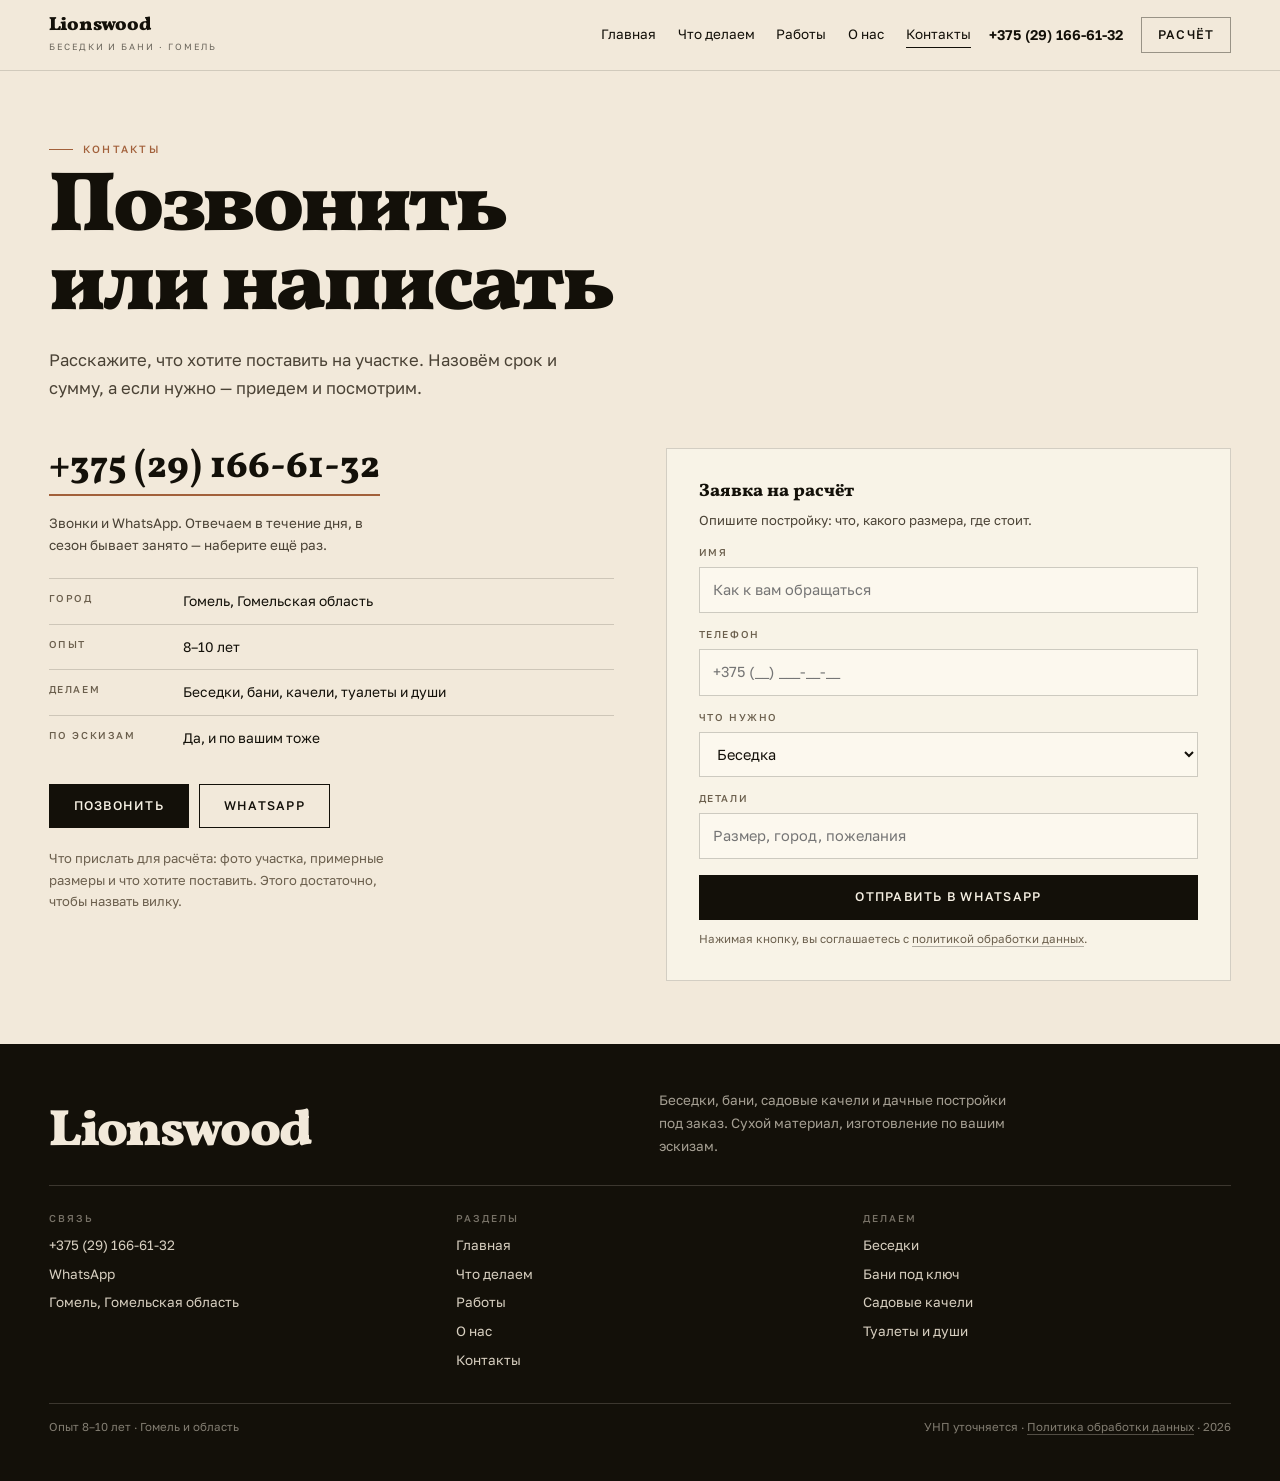
==== commit d2377df8: "Шапка на внутренних страницах: правила в критическом CSS + версии ассетов v2 (сброс кеша)" ====
--- a/kontakty.html
+++ b/kontakty.html
@@ -28,6 +28,10 @@
 .hd.is-stuck,.hd--solid{background:rgba(242,233,218,.94);backdrop-filter:blur(14px);box-shadow:0 1px 0 rgba(19,16,9,.14)}
 .hd--solid .logo,.hd--solid .nav a,.hd--solid .hd__tel{color:#131009}
 .hd--solid .hd__in{padding-block:12px}
+body.inner .hd{background:rgba(242,233,218,.96);backdrop-filter:blur(14px);box-shadow:0 1px 0 rgba(19,16,9,.16)}
+body.inner .hd .logo,body.inner .hd .nav a,body.inner .hd .hd__tel{color:#131009}
+body.inner .hd .logo i{opacity:.6}
+body.inner .hd .btn--ghost{border-color:rgba(19,16,9,.42);color:#131009}
 .hd.is-stuck .logo,.hd.is-stuck .nav a,.hd.is-stuck .hd__tel{color:#131009}
 .hd.is-stuck .hd__in{padding-block:10px}
 .logo{font:900 19px/1 "Vollkorn",Georgia,serif;letter-spacing:-.01em;margin-right:auto}
@@ -61,7 +65,7 @@
 <link rel="preconnect" href="https://fonts.googleapis.com">
 <link rel="preconnect" href="https://fonts.gstatic.com" crossorigin>
 <link rel="stylesheet" href="https://fonts.googleapis.com/css2?family=Vollkorn:wght@600;700;800;900&family=Golos+Text:wght@400;500;600&display=swap">
-<link rel="stylesheet" href="assets/css/style.v1.css">
+<link rel="stylesheet" href="assets/css/style.v2.css">
 <script type="application/ld+json">{"@context": "https://schema.org", "@type": "LocalBusiness", "name": "Lionswood — беседки и бани под заказ", "description": "Изготовление беседок, садовых качелей, бань, дачных туалетов и душевых под заказ по эскизам заказчика.", "url": "https://romjjjke.github.io/lionswood/", "telephone": "+375 (29) 166-61-32", "areaServed": "Гомель и Гомельская область", "address": {"@type": "PostalAddress", "addressLocality": "Гомель", "addressRegion": "Гомельская область", "addressCountry": "BY"}}</script>
 </head>
 <body class="inner">
@@ -145,4 +149,4 @@
     <p class="drawer__foot">Гомель и Гомельская область<br>Беседки, бани, качели, дачные постройки</p>
   </div>
 </div>
-<script src="assets/js/main.v1.js" defer></script></body></html>+<script src="assets/js/main.v2.js" defer></script></body></html>
--- a/assets/css/style.v2.css
+++ b/assets/css/style.v2.css
@@ -0,0 +1,273 @@
+/* Lionswood: тёплое дерево, крупная антиква, сценарная прокрутка */
+html{overflow-x:clip}
+:root{
+  --ink:#131009; --ink2:#1B150E; --paper:#F2E9DA; --paper2:#E7DBC6;
+  --cedar:#A2603A; --gold:#C79A5B; --moss:#3F4A38; --body:#4A4235;
+  --line:rgba(19,16,9,.16); --cream:#F7F1E4;
+}
+.wrap{padding-inline:clamp(16px,3.8vw,56px);max-width:1560px;margin:0 auto}
+.kick{display:flex;align-items:center;gap:10px;font:500 10.5px/1 "Golos Text",sans-serif;letter-spacing:.22em;text-transform:uppercase;color:var(--cedar)}
+.kick::before{content:"";width:24px;height:1px;background:currentColor}
+.kick--inv{color:var(--gold)}
+.h2{font:800 clamp(1.7rem,3.4vw,3.1rem)/1.03 "Vollkorn",Georgia,serif;letter-spacing:-.015em}
+.h2--inv{color:var(--paper)}
+.link{display:inline-flex;align-items:center;gap:8px;font:500 12px/1 "Golos Text",sans-serif;letter-spacing:.1em;text-transform:uppercase;padding-bottom:5px;border-bottom:1px solid var(--cedar)}
+.link i{font-style:normal;transition:transform .3s}
+.link:hover i{transform:translateX(4px)}
+.rv{opacity:0;transform:translateY(26px);transition:opacity .85s cubic-bezier(.2,.7,.2,1),transform .85s cubic-bezier(.2,.7,.2,1);transition-delay:var(--d,0s)}
+.rv.is-in{opacity:1;transform:none}
+
+/* ---------- герой ---------- */
+.hero{position:relative;min-height:100svh;overflow:hidden;background:#0D0A06;display:flex;align-items:flex-end}
+.hero__bg{position:absolute;left:0;right:0;top:-12%;height:124%;will-change:transform}
+.hero__bg img{width:100%;height:100%;object-fit:cover;object-position:55% 55%}
+.hero__veil{position:absolute;inset:0;background:radial-gradient(120% 90% at 70% 10%,rgba(9,7,4,.18) 0%,rgba(9,7,4,.62) 55%,rgba(9,7,4,.9) 100%),linear-gradient(to top,rgba(9,7,4,.92) 0%,rgba(9,7,4,.25) 45%,rgba(9,7,4,.35) 100%)}
+.hero__in{position:relative;width:100%;padding-block:clamp(90px,12vh,140px) clamp(28px,5vh,56px);color:var(--cream)}
+.hero__kick{display:flex;flex-wrap:wrap;gap:10px 26px;font:500 10.5px/1 "Golos Text",sans-serif;letter-spacing:.2em;text-transform:uppercase;color:rgba(247,241,228,.7)}
+.hero__kick span{position:relative;padding-left:16px}
+.hero__kick span::before{content:"";position:absolute;left:0;top:.45em;width:7px;height:1px;background:var(--gold)}
+.hero__h1{margin-top:clamp(16px,2.6vh,28px);font:900 clamp(2.9rem,8.4vw,7.4rem)/.92 "Vollkorn",Georgia,serif;letter-spacing:-.035em}
+.hero__h1 .ln{display:block;overflow:hidden;padding-bottom:.06em}
+.hero__h1 .ln>span{display:block;transform:translateY(112%);animation:heroLine 1.05s cubic-bezier(.16,1,.3,1) forwards}
+.hero__h1 .ln:nth-child(2)>span{animation-delay:.12s}
+.hero__h1 .ln:nth-child(3)>span{animation-delay:.24s}
+.hero__h1 em{font-style:italic;color:var(--gold)}
+@keyframes heroLine{to{transform:translateY(0)}}
+.hero__lead{margin-top:clamp(18px,2.6vh,30px);max-width:46ch;font-size:clamp(14.5px,1.25vw,17px);line-height:1.6;color:rgba(247,241,228,.82);opacity:0;animation:heroUp 1s cubic-bezier(.16,1,.3,1) .45s forwards}
+.hero__cta{display:flex;flex-wrap:wrap;gap:12px;margin-top:clamp(20px,3vh,34px);opacity:0;animation:heroUp 1s cubic-bezier(.16,1,.3,1) .58s forwards}
+.hero__cta .btn{background:var(--paper);color:var(--ink);border-color:var(--paper)}
+.hero__cta .btn:hover{background:var(--gold);border-color:var(--gold);color:var(--ink)}
+.hero__cta .btn--ghost{background:transparent;color:var(--cream);border-color:rgba(247,241,228,.5)}
+.hero__cta .btn--ghost:hover{background:var(--cream);color:var(--ink)}
+@keyframes heroUp{from{opacity:0;transform:translateY(18px)}to{opacity:1;transform:none}}
+.hero__cue{position:absolute;right:clamp(16px,3.8vw,56px);bottom:clamp(28px,5vh,56px);display:flex;align-items:center;gap:10px;font:500 10px/1 "Golos Text",sans-serif;letter-spacing:.2em;text-transform:uppercase;color:rgba(247,241,228,.6)}
+.hero__cue i{display:block;width:1px;height:38px;background:linear-gradient(to bottom,transparent,var(--gold));animation:cue 2.2s ease-in-out infinite}
+@keyframes cue{0%,100%{transform:scaleY(.4);opacity:.5}50%{transform:scaleY(1);opacity:1}}
+
+/* ---------- бегущая строка ---------- */
+.mq{background:var(--cedar);color:var(--paper);overflow:hidden;padding:13px 0}
+.mq__row{display:flex;gap:0;width:max-content;animation:mq 26s linear infinite}
+.mq__row span{display:inline-flex;align-items:center;gap:26px;padding-right:26px;font:500 12px/1 "Golos Text",sans-serif;letter-spacing:.22em;text-transform:uppercase;white-space:nowrap}
+.mq__row i{font-style:normal;opacity:.6}
+@keyframes mq{to{transform:translateX(-50%)}}
+@media (prefers-reduced-motion:reduce){.mq__row{animation:none}}
+
+/* ---------- манифест ---------- */
+.mani{padding-block:clamp(56px,10vh,140px)}
+.mani__t{font:700 clamp(1.55rem,3.6vw,3.2rem)/1.22 "Vollkorn",Georgia,serif;letter-spacing:-.02em;max-width:26ch}
+.mani__t em{font-style:italic;color:var(--cedar)}
+.mani__cols{display:grid;grid-template-columns:repeat(2,minmax(0,1fr));gap:clamp(18px,4vw,72px);margin-top:clamp(28px,5vh,64px);max-width:1100px}
+.mani__cols p{font-size:clamp(14.5px,1.15vw,16.5px);line-height:1.72;color:var(--body)}
+.mani__cols p:first-child{margin-left:auto}
+
+/* ---------- горизонтальная витрина ---------- */
+.rail{position:relative;background:var(--ink);color:var(--paper)}
+.rail__stick{position:sticky;top:0;height:100vh;display:flex;flex-direction:column;justify-content:center;gap:clamp(12px,2.4vh,26px);overflow:hidden}
+.rail__top{display:flex;justify-content:space-between;align-items:baseline;padding-block:clamp(10px,2vh,22px) 0}
+.rail__top .kick{color:var(--gold)}
+.rail__hint{font:400 11px/1 "Golos Text",sans-serif;letter-spacing:.16em;text-transform:uppercase;color:rgba(242,233,218,.45)}
+.rail__hint i{font-style:normal;color:var(--gold)}
+.rail__vp{overflow:hidden}
+.rail__track{display:flex;gap:clamp(14px,2vw,32px);padding-inline:clamp(16px,3.8vw,56px);will-change:transform}
+.pnl{flex:0 0 min(78vw,940px);display:grid;grid-template-columns:1.06fr .94fr;align-items:stretch;background:var(--ink2);border:1px solid rgba(242,233,218,.14)}
+.pnl__pic{overflow:hidden}
+.pnl__pic img{width:100%;height:clamp(240px,48vh,480px);object-fit:cover;transition:transform 1.2s cubic-bezier(.16,1,.3,1)}
+.pnl:hover .pnl__pic img{transform:scale(1.05)}
+.pnl__txt{padding:clamp(18px,2.4vw,38px);display:flex;flex-direction:column;gap:12px;justify-content:center}
+.pnl__n{font:800 13px/1 "Vollkorn",Georgia,serif;color:var(--gold);letter-spacing:.1em}
+.pnl__h{font:800 clamp(1.5rem,2.6vw,2.5rem)/1.03 "Vollkorn",Georgia,serif;letter-spacing:-.02em}
+.pnl__d{font-size:14px;line-height:1.65;color:rgba(242,233,218,.74);max-width:34ch}
+.pnl__s{font:500 11px/1 "Golos Text",sans-serif;letter-spacing:.14em;text-transform:uppercase;color:rgba(242,233,218,.45)}
+.pnl__l{margin-top:6px;display:inline-flex;align-items:center;gap:8px;font:500 12px/1 "Golos Text",sans-serif;letter-spacing:.1em;text-transform:uppercase;color:var(--paper);padding-bottom:5px;border-bottom:1px solid rgba(242,233,218,.3)}
+.pnl__l i{font-style:normal;color:var(--gold);transition:transform .3s}
+.pnl__l:hover i{transform:translateX(4px)}
+.rail__bar{margin:0 clamp(16px,3.8vw,56px) clamp(12px,2.4vh,26px);height:1px;background:rgba(242,233,218,.16)}
+.rail__bar span{display:block;height:1px;width:0;background:var(--gold)}
+
+/* ---------- конструктор ---------- */
+.kst{padding-block:clamp(56px,9vh,120px);background:var(--paper2)}
+.kst__head{max-width:32ch}
+.kst__lead{margin-top:16px;font-size:15px;line-height:1.7;color:var(--body);max-width:46ch}
+.kst__body{display:grid;grid-template-columns:1.05fr .95fr;gap:clamp(20px,3.4vw,52px);margin-top:clamp(26px,4vh,48px);align-items:start}
+.kst__draw{position:sticky;top:90px}
+.plan{width:100%;height:auto;display:block;background:#F8F3E7;border:1px solid var(--line)}
+.kst__cap{margin-top:10px;font:400 11.5px/1.5 "Golos Text",sans-serif;letter-spacing:.06em;text-transform:uppercase;color:#6B5F4D}
+.kg{border:0;padding:0;margin:0 0 18px}
+.kg legend{padding:0;font:500 10.5px/1 "Golos Text",sans-serif;letter-spacing:.18em;text-transform:uppercase;color:#6B5F4D;margin-bottom:9px}
+.kg__opts{display:flex;flex-wrap:wrap;gap:7px}
+.opt{padding:10px 14px;border:1px solid rgba(19,16,9,.24);background:transparent;font:400 13px/1 "Golos Text",sans-serif;transition:background .2s,color .2s,border-color .2s}
+.opt:hover{border-color:var(--cedar);color:var(--cedar)}
+.opt.is-on{background:var(--ink);border-color:var(--ink);color:var(--paper)}
+.opt:focus-visible{outline:2px solid var(--cedar);outline-offset:2px}
+.kst__out{margin-top:22px;padding-top:20px;border-top:1px solid var(--line);display:grid;gap:14px}
+.kst__sum{font:600 clamp(1rem,1.5vw,1.25rem)/1.4 "Vollkorn",Georgia,serif}
+.kst__out .btn{justify-self:start}
+.kst__tel{font:600 13px/1 "Golos Text",sans-serif;border-bottom:1px solid var(--cedar);justify-self:start;padding-bottom:3px}
+
+/* ---------- материал ---------- */
+.mat{padding-block:clamp(56px,9vh,130px)}
+.mat__grid{display:grid;grid-template-columns:1.02fr .98fr;gap:clamp(22px,4vw,72px);align-items:center}
+.mat__fig{overflow:hidden}
+.mat__fig img{width:100%;aspect-ratio:4/3.35;object-fit:cover;will-change:transform}
+.mat__facts{margin-top:clamp(18px,3vh,30px);display:grid;gap:clamp(14px,2vh,20px)}
+.mat__facts li{display:grid;gap:5px;padding-top:14px;border-top:1px solid var(--line)}
+.mat__facts b{font:700 clamp(1rem,1.2vw,1.15rem)/1.3 "Vollkorn",Georgia,serif}
+.mat__facts span{font-size:14px;line-height:1.66;color:var(--body);max-width:52ch}
+.mat__note{margin-top:22px;font:600 13.5px/1.6 "Golos Text",sans-serif;color:var(--cedar);max-width:46ch}
+
+/* ---------- процесс ---------- */
+.proc{background:var(--ink);color:var(--paper);padding-block:clamp(56px,9vh,120px)}
+.proc__head{display:grid;gap:12px;margin-bottom:clamp(26px,4vh,52px)}
+.proc__list{display:grid;grid-template-columns:repeat(4,minmax(0,1fr));gap:clamp(14px,2.4vw,36px)}
+.stp{display:grid;gap:9px;border-top:1px solid rgba(242,233,218,.22);padding-top:16px}
+.stp__n{font:800 12px/1 "Vollkorn",Georgia,serif;color:var(--gold);letter-spacing:.08em}
+.stp__t{font:700 clamp(1.05rem,1.5vw,1.35rem)/1.2 "Vollkorn",Georgia,serif}
+.stp__d{font-size:13px;line-height:1.62;color:rgba(242,233,218,.66)}
+
+/* ---------- работы ---------- */
+.works{padding-block:clamp(56px,9vh,130px)}
+.works__head{display:grid;gap:12px;max-width:44ch;margin-bottom:clamp(24px,4vh,48px)}
+.works__grid{display:grid;grid-template-columns:repeat(12,1fr);gap:clamp(10px,1.6vw,24px)}
+.wk{margin:0;overflow:hidden}
+.wk--a{grid-column:span 7}
+.wk--b{grid-column:span 5}
+.wk--c{grid-column:span 5}
+.wk--d{grid-column:span 7}
+.wk img{width:100%;height:100%;object-fit:cover;aspect-ratio:4/3;will-change:transform;transition:transform 1s cubic-bezier(.16,1,.3,1)}
+.wk--a img,.wk--d img{aspect-ratio:16/11}
+.wk figcaption{padding-top:10px;display:grid;gap:2px}
+.wk b{font:700 14px/1.3 "Vollkorn",Georgia,serif}
+.wk span{font-size:12.5px;color:var(--body)}
+
+/* ---------- FAQ ---------- */
+.faq{padding-block:clamp(50px,8vh,110px);background:var(--paper2)}
+.faq__grid{display:grid;grid-template-columns:.85fr 1.15fr;gap:clamp(20px,4vw,64px);align-items:start}
+.faq__note{margin-top:14px;font-size:14px;line-height:1.65;color:var(--body);max-width:34ch}
+.faq__side .btn{margin-top:20px}
+.qa{border-bottom:1px solid var(--line)}
+.qa summary{cursor:pointer;list-style:none;padding:17px 0;font:600 15.5px/1.4 "Golos Text",sans-serif;display:flex;justify-content:space-between;gap:16px}
+.qa summary::-webkit-details-marker{display:none}
+.qa summary::after{content:"+";color:var(--cedar);font-weight:400;font-size:20px;line-height:1}
+.qa[open] summary::after{content:"–"}
+.qa p{padding-bottom:16px;font-size:14px;line-height:1.7;color:var(--body);max-width:62ch}
+
+/* ---------- финальный блок ---------- */
+.end{background:var(--ink);color:var(--paper);padding-block:clamp(48px,8vh,108px)}
+.end__in{display:grid;grid-template-columns:1.35fr .65fr;gap:clamp(20px,3vw,50px);align-items:end}
+.end__h{font:800 clamp(1.6rem,3.6vw,3.2rem)/1.05 "Vollkorn",Georgia,serif;letter-spacing:-.02em;margin-top:12px}
+.end__p{margin-top:14px;font-size:14.5px;line-height:1.7;color:rgba(242,233,218,.7);max-width:48ch}
+.end__cta{display:flex;flex-direction:column;gap:10px;align-items:stretch}
+.end__cta .btn{width:100%}
+
+/* ---------- внутренние ---------- */
+.ph{padding-block:clamp(108px,16vh,190px) clamp(30px,5vh,64px)}
+.ph__h{margin-top:14px;font:900 clamp(2.2rem,6.6vw,5.4rem)/.94 "Vollkorn",Georgia,serif;letter-spacing:-.035em}
+.ph__lead{margin-top:20px;max-width:56ch;font-size:clamp(14.5px,1.3vw,17px);line-height:1.66;color:var(--body)}
+.cats{padding-bottom:clamp(40px,7vh,90px)}
+.cat{display:grid;grid-template-columns:1fr 1fr;gap:clamp(20px,4vw,64px);align-items:center;padding-block:clamp(30px,5vh,64px);border-top:1px solid var(--line)}
+.cat:first-child{border-top:0;padding-top:0}
+.cat--rev .cat__fig{order:2}
+.cat__fig img{width:100%;aspect-ratio:4/3;object-fit:cover}
+.cat__n{font:800 12px/1 "Vollkorn",Georgia,serif;color:var(--cedar);letter-spacing:.1em}
+.cat__h{margin-top:8px;font:800 clamp(1.5rem,3vw,2.5rem)/1.05 "Vollkorn",Georgia,serif;letter-spacing:-.02em}
+.cat__d{margin-top:12px;font-size:14.5px;line-height:1.7;color:var(--body)}
+.cat__note{margin-top:14px;font-size:13px;line-height:1.6;color:#6B5F4D}
+.cat__body .btn{margin-top:18px}
+.ul{margin-top:14px;display:grid;gap:8px}
+.ul li{position:relative;padding-left:20px;font-size:14px;color:var(--body)}
+.ul li::before{content:"";position:absolute;left:0;top:.62em;width:10px;height:1px;background:var(--cedar)}
+.galwrap{padding-block:0 clamp(40px,7vh,90px)}
+.gal2{display:grid;grid-template-columns:repeat(3,1fr);gap:clamp(10px,1.6vw,24px)}
+.gi{margin:0;overflow:hidden}
+.gi img{width:100%;aspect-ratio:4/3;object-fit:cover;will-change:transform}
+.gi figcaption{padding-top:9px;display:grid;gap:2px}
+.gi b{font:700 14px/1.3 "Vollkorn",Georgia,serif}
+.gi span{font-size:12.5px;color:var(--body)}
+.about{padding-block:0 clamp(30px,6vh,70px)}
+.about__grid{display:grid;grid-template-columns:1fr 1fr;gap:clamp(22px,4vw,70px);align-items:center}
+.about__fig img{width:100%;aspect-ratio:4/3.4;object-fit:cover}
+.about__p{font-size:14.5px;line-height:1.72;color:var(--body);margin-bottom:14px}
+.nums{display:grid;grid-template-columns:repeat(4,minmax(0,1fr));gap:clamp(14px,2.4vw,36px);margin-top:clamp(30px,5vh,60px);border-top:1px solid var(--line);padding-top:clamp(18px,3vh,30px)}
+.nm b{display:block;font:800 clamp(1.5rem,3vw,2.4rem)/1 "Vollkorn",Georgia,serif;color:var(--cedar)}
+.nm span{display:block;margin-top:8px;font-size:12.5px;line-height:1.5;color:var(--body)}
+.prin{padding-block:clamp(40px,7vh,90px)}
+.prin__list{margin-top:clamp(20px,3vh,34px);display:grid;grid-template-columns:repeat(2,minmax(0,1fr));gap:clamp(16px,2.6vw,40px)}
+.prin__list li{display:grid;gap:6px;border-top:1px solid var(--line);padding-top:14px}
+.prin__list b{font:700 1.05rem/1.3 "Vollkorn",Georgia,serif}
+.prin__list span{font-size:13.5px;line-height:1.66;color:var(--body)}
+.contact{padding-block:0 clamp(40px,7vh,90px)}
+.contact__grid{display:grid;grid-template-columns:1fr 1fr;gap:clamp(24px,4vw,68px);align-items:start}
+.contact__tel{display:inline-block;font:800 clamp(1.5rem,3.2vw,2.4rem)/1 "Vollkorn",Georgia,serif;border-bottom:2px solid var(--cedar);padding-bottom:8px}
+.contact__note{margin-top:16px;font-size:13.5px;line-height:1.65;color:var(--body);max-width:40ch}
+.defs{margin-top:22px}
+.defs div{display:grid;grid-template-columns:120px 1fr;gap:14px;padding:11px 0;border-top:1px solid var(--line)}
+.defs dt{font:500 10px/1.7 "Golos Text",sans-serif;letter-spacing:.16em;text-transform:uppercase;color:#6B5F4D}
+.defs dd{font-size:13.8px}
+.contact__act{display:flex;gap:10px;flex-wrap:wrap;margin-top:24px}
+.contact__what{margin-top:20px;font-size:13px;line-height:1.65;color:#6B5F4D;max-width:42ch}
+.form{border:1px solid var(--line);background:#F8F3E7;padding:clamp(18px,2.6vw,32px)}
+.form__t{font:800 18px/1.2 "Vollkorn",Georgia,serif}
+.form__n{margin-top:8px;font-size:13px;color:var(--body)}
+.form__row{margin-top:13px;display:grid;gap:6px}
+.form label{font:500 10px/1.7 "Golos Text",sans-serif;letter-spacing:.16em;text-transform:uppercase;color:#6B5F4D}
+.form input,.form select{width:100%;padding:12px 13px;border:1px solid rgba(19,16,9,.2);background:#FCF8EE;font:400 14.5px/1.4 "Golos Text",sans-serif;color:var(--ink);border-radius:0}
+.form input:focus,.form select:focus{outline:2px solid var(--cedar);outline-offset:1px;border-color:var(--cedar)}
+.form__btn{width:100%;margin-top:16px}
+.form__fine{margin-top:10px;font-size:11.5px;line-height:1.6;color:#6B5F4D}
+.form__fine a{border-bottom:1px solid rgba(19,16,9,.3)}
+.form__ok{display:none;margin-top:12px;padding:12px;border:1px dashed var(--cedar);font-size:13px;line-height:1.5}
+.form__ok.is-on{display:block}
+.txt{padding-block:0 clamp(40px,7vh,90px);max-width:74ch}
+.txt h2{font:800 19px/1.3 "Vollkorn",Georgia,serif;margin-top:26px}
+.txt p{margin-top:10px;font-size:14.5px;line-height:1.75;color:var(--body)}
+.txt .fine{margin-top:26px;font-size:12.5px;color:#6B5F4D}
+
+/* ---------- подвал ---------- */
+.ft{background:var(--ink);color:var(--paper);padding-block:clamp(36px,5vh,70px)}
+.ft__top{display:grid;grid-template-columns:1fr 1fr;gap:clamp(16px,3vw,50px);align-items:end;padding-bottom:clamp(20px,3vh,34px);border-bottom:1px solid rgba(242,233,218,.18)}
+.ft__brand{font:900 clamp(1.8rem,4vw,3.2rem)/1 "Vollkorn",Georgia,serif;letter-spacing:-.03em}
+.ft__lead{font-size:13.5px;line-height:1.7;color:rgba(242,233,218,.66);max-width:44ch}
+.ft__grid{display:grid;grid-template-columns:repeat(3,minmax(0,1fr));gap:clamp(16px,3vw,46px);padding-top:clamp(20px,3vh,34px)}
+.ft__lbl{font:500 10px/1 "Golos Text",sans-serif;letter-spacing:.2em;text-transform:uppercase;color:rgba(242,233,218,.45)}
+.ft__list{margin-top:12px;display:grid;gap:7px;font-size:13.5px;color:rgba(242,233,218,.88)}
+.ft__list a:hover{color:var(--gold)}
+.ft__bot{margin-top:clamp(24px,3.4vh,40px);padding-top:14px;border-top:1px solid rgba(242,233,218,.18);display:flex;justify-content:space-between;gap:14px;flex-wrap:wrap;font-size:11.5px;color:rgba(242,233,218,.5)}
+.ft__bot a{border-bottom:1px solid rgba(242,233,218,.28)}
+
+@media (max-width:1080px){
+  .kst__body,.mat__grid,.about__grid,.contact__grid,.faq__grid,.cat,.mani__cols,.ft__top{grid-template-columns:1fr}
+  .kst__draw{position:static}
+  .proc__list{grid-template-columns:repeat(2,1fr)}
+  .nums{grid-template-columns:repeat(2,1fr)}
+  .end__in{grid-template-columns:1fr}
+  .end__cta{flex-direction:row;flex-wrap:wrap}
+  .end__cta .btn{width:auto}
+  .cat--rev .cat__fig{order:0}
+  .gal2{grid-template-columns:repeat(2,1fr)}
+}
+@media (max-width:900px){
+  .rail{height:auto!important}
+  .rail__stick{position:static;height:auto;padding-block:clamp(36px,6vh,60px)}
+  .rail__vp{overflow:visible}
+  .rail__track{display:grid;gap:14px;transform:none!important;padding-inline:clamp(16px,3.8vw,56px)}
+  .pnl{flex:none;grid-template-columns:1fr}
+  .pnl__pic img{height:clamp(200px,34vh,320px)}
+  .rail__bar{display:none}
+  .works__grid{grid-template-columns:1fr 1fr}
+  .wk--a,.wk--b,.wk--c,.wk--d{grid-column:span 1}
+  .wk img,.wk--a img,.wk--d img{aspect-ratio:4/3}
+  .hero__cue{display:none}
+  .hero{min-height:92svh}
+}
+@media (max-width:620px){
+  .works__grid,.gal2,.prin__list,.nums,.proc__list{grid-template-columns:1fr}
+  .ft__grid{grid-template-columns:1fr}
+  .mani__cols p:first-child{margin-left:0}
+  .hero__h1{letter-spacing:-.04em}
+}
+
+/* шапка на внутренних страницах: сразу тёмный текст на светлой подложке */
+body.inner .hd{background:rgba(242,233,218,.94);backdrop-filter:blur(14px);box-shadow:0 1px 0 rgba(19,16,9,.14)}
+body.inner .hd .logo,body.inner .hd .nav a,body.inner .hd .hd__tel{color:#131009}
+body.inner .hd .btn--ghost{border-color:rgba(19,16,9,.4);color:#131009}
+body.inner .hd .btn--ghost:hover{background:#131009;color:#F7F1E4;border-color:#131009}
